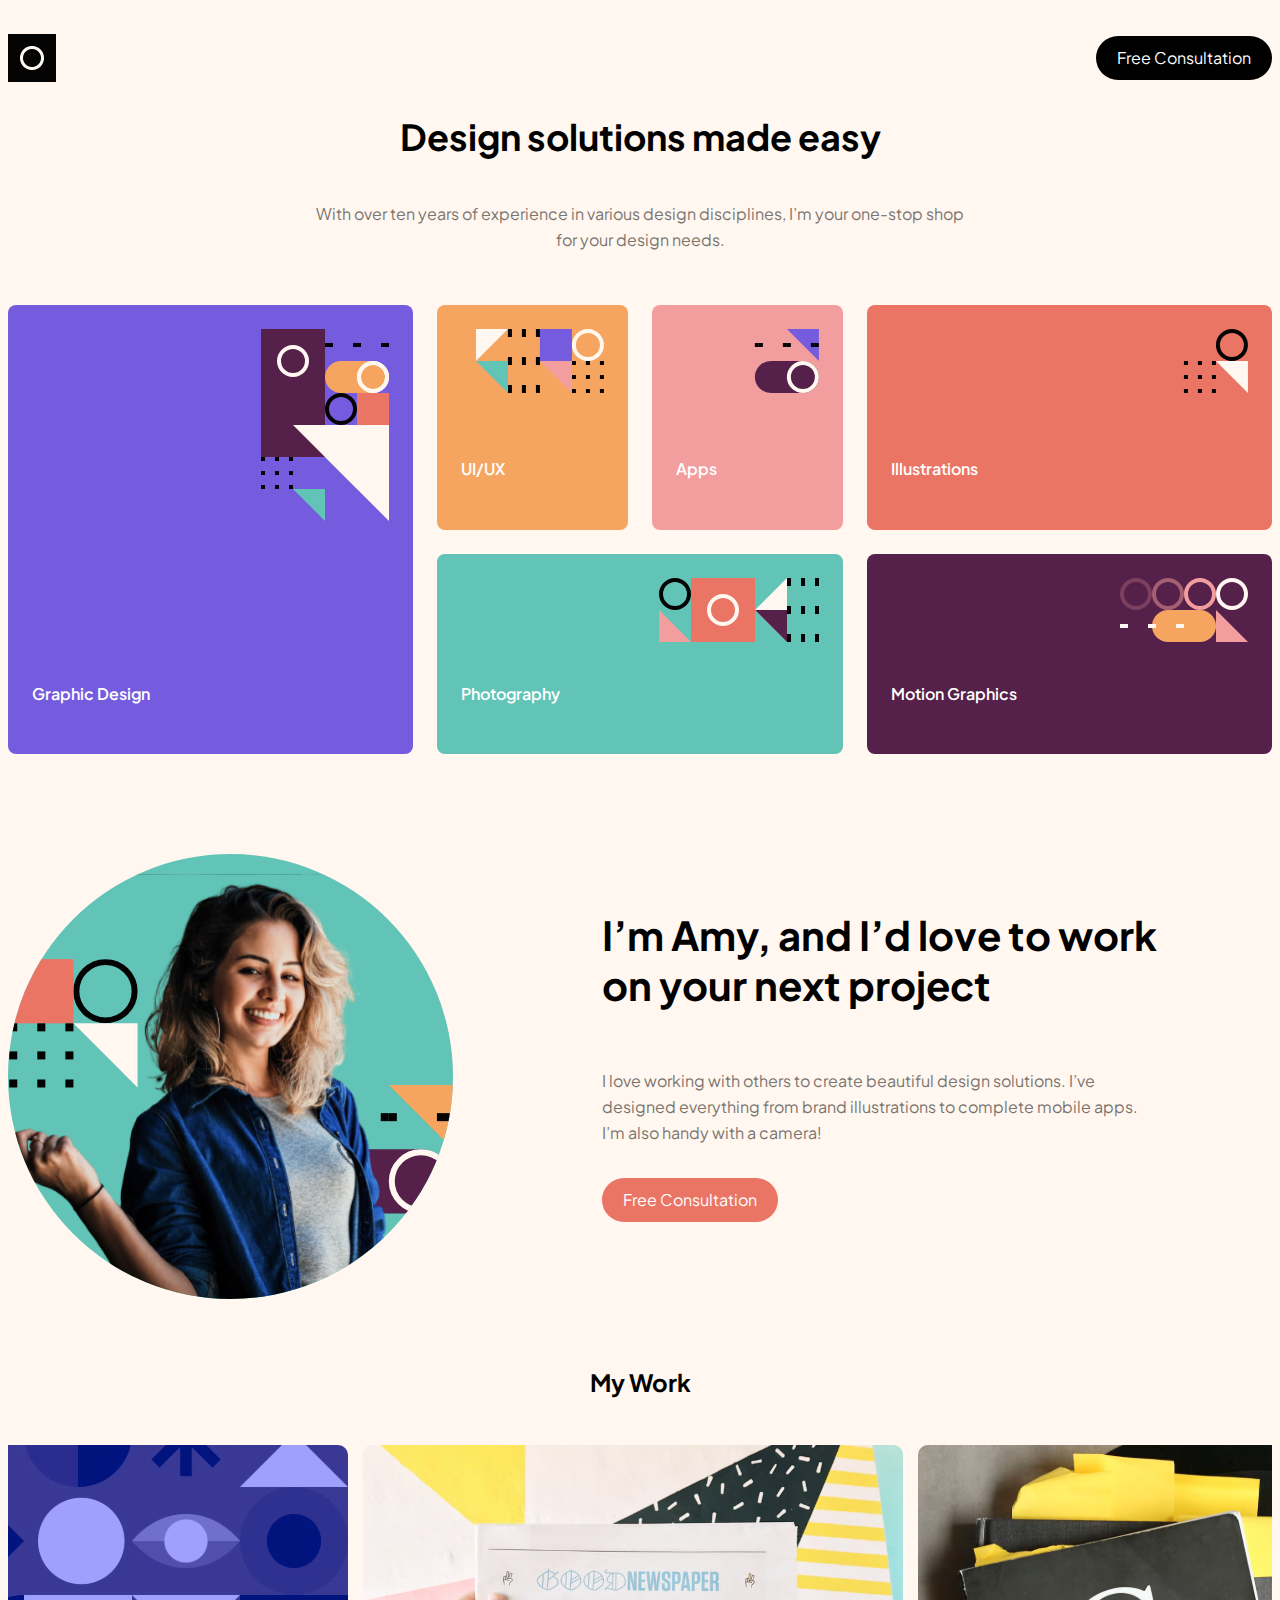
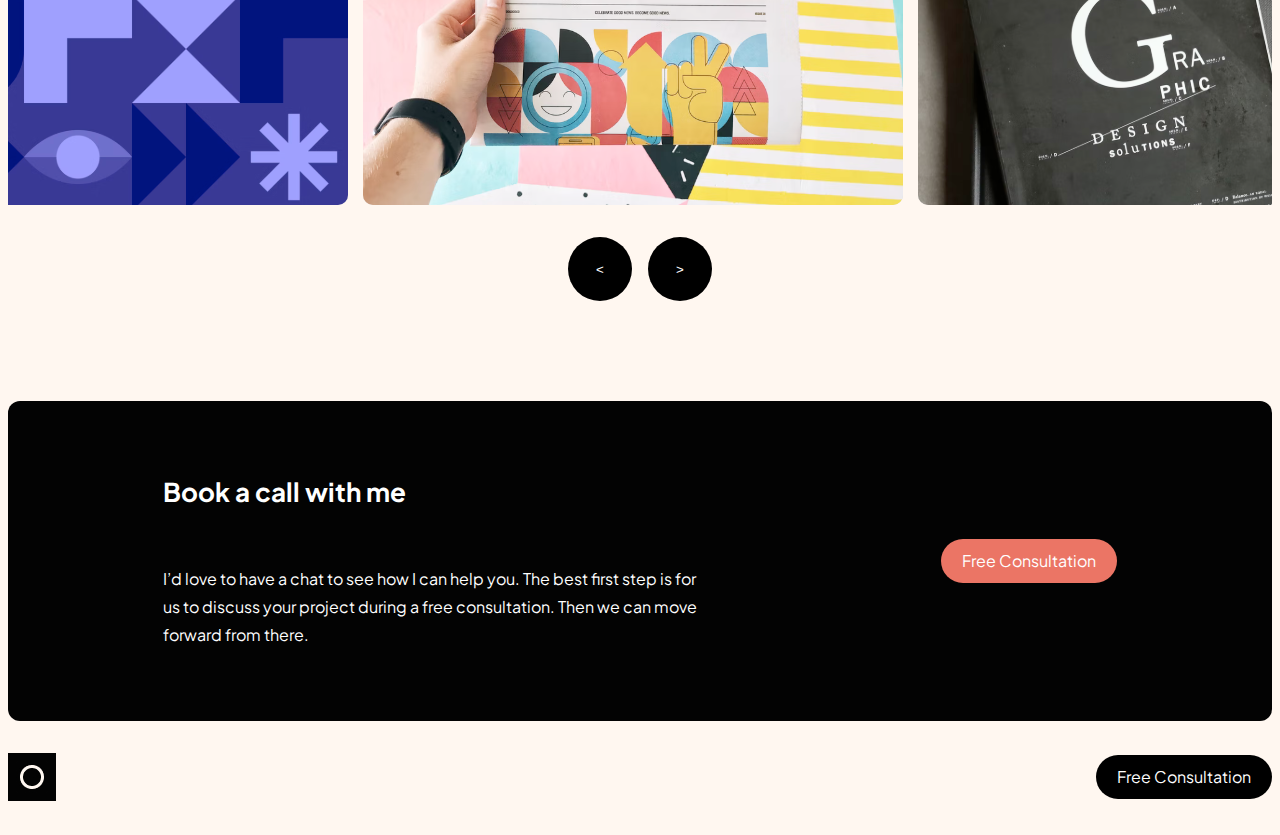
==== index.html @ 4d5b0ab1 "duzenlenme gerekli" ====
<!DOCTYPE html>
<html lang="en">
  <head>
    <meta charset="UTF-8" />
    <meta name="viewport" content="width=device-width, initial-scale=1.0" />
    <link rel="stylesheet" href="index.css" />
    <!-- <script src="script.js" defer></script> -->
    <link
      href="https://fonts.googleapis.com/css2?family=Plus+Jakarta+Sans:wght@500;700&display=swap"
      rel="stylesheet"
    />

    <title>Single Page</title>
  </head>
  <body>
    <div class="container">
      <div class="header">
        <img src="assets/Group 20.jpg" alt="logo" />
        <a href="#">Free Consultation</a>
      </div>
      <div class="promotion">
        <h1>Design solutions made easy</h1>
        <p>
          With over ten years of experience in various design disciplines, I’m
          your one-stop shop for your design needs.
        </p>
      </div>
      <div class="blocks">
        <div class="block single-block double-row-block">
          <img src="assets/mor.svg" alt="mor" />
          <h4>Graphic Design</h4>
        </div>
        <div class="block bg-orange">
          <img src="assets/turuncu.svg" alt="turuncu.svg" />
          <h4>UI/UX</h4>
        </div>
        <div class="block bg-pembe">
          <img src="assets/pembe.svg" alt="pembe" />
          <h4>Apps</h4>
        </div>
        <div class="block single-block bg-kirmizi">
          <img src="assets/kirmizi.svg" alt="kirmizi.svg" />
          <h4>Illustrations</h4>
        </div>
        <div class="block single-block bg-mavi">
          <img src="assets/mavi.svg" alt="mavi" />
          <h4>Photography</h4>
        </div>
        <div class="block single-block bg-bordo">
          <img src="assets/bordo.svg" alt="bordo" />
          <h4>Motion Graphics</h4>
        </div>
      </div>
      <div class="amy">
        <div class="amy-img">
          <img src="assets/kadin.svg" alt="kadin" />
        </div>
        <div class="amy-tittle">
          <h1>I’m Amy, and I’d love to work on your next project</h1>
          <p>
            I love working with others to create beautiful design solutions.
            I’ve designed everything from brand illustrations to complete mobile
            apps. I’m also handy with a camera!
          </p>
          <a href="#">Free Consultation</a>
        </div>
      </div>
      <div class="my-work">
        <h1>My Work</h1>
        <div class="images-container">
          <img src="assets/Bitmap.svg" alt="foto" />
          <img src="assets/Bitmap2.svg" alt="foto" />
          <img src="assets/Bitmap3.svg" alt="foto" />
          <img src="assets/Bitmap4.svg" alt="foto" />
          <img src="assets/Bitmap5.svg" alt="foto" />
        </div>
        <div class="buttons">
          <button id="slideLeft"><</button>
          <button id="slideRight">></button>
        </div>
      </div>
      <div class="with-me">
        <div class="with-me-tittle">
          <h1>Book a call with me</h1>
          <p>
            I’d love to have a chat to see how I can help you. The best first
            step is for us to discuss your project during a free consultation.
            Then we can move forward from there.
          </p>
        </div>
        <div class="with-me-button">
          <a href="#"> Free Consultation</a>
        </div>
      </div>
      <div class="header">
        <img src="assets/Group 20.jpg" alt="logo" />
        <a href="#">Free Consultation</a>
      </div>
    </div>
  </body>
</html>
---- index.css ----
* {
  box-sizing: border-box;
}

body {
  background-color: #fff7f0;
}

.container {
  margin: 16px;
  display: flex;
  flex-direction: column;
  gap: 32px;
}
.header {
  display: flex;
  align-items: center;
  justify-content: space-between;
}

.header img {
  max-width: 100px;
  height: auto;
  margin-right: 119px;
}

.header a {
  display: inline-block;
  width: 176px;
  height: 44px;
  line-height: 44px;
  text-align: center;
  background-color: #000;
  color: #fff;
  text-decoration: none;
  border: none;
  border-radius: 50px;
  font-family: "Plus Jakarta Sans", sans-serif;
}
.header a:hover {
  background-color: #755cde;
}

.promotion {
  text-align: center;
}

.promotion h1 {
  font-family: "Plus Jakarta Sans", sans-serif;
  font-size: 36px;
  font-weight: 700;
  line-height: 45.36px;
  color: #000;
  width: 343px;
  height: 90px;
  margin: 0 auto;
}

.promotion p {
  font-family: "Plus Jakarta Sans", sans-serif;
  font-size: 16px;
  line-height: 26px;
  color: #7a746e;
  width: 285px;
  height: 104px;
  margin-top: 16px;
  margin-left: auto;
  margin-right: auto;
}

.blocks {
  display: grid;
  gap: 24px;
  grid-template-columns: repeat(2, 1fr);
}

.block {
  background-color: #755cde;
  border-radius: 8px;
  color: #fff;
  padding: 24px;

  display: flex;
  flex-direction: column;
  justify-content: space-between;
  gap: 16px;

  img {
    align-self: flex-end;
  }

  h4 {
    font-family: Plus Jakarta Sans;
    font-weight: 600;
    line-height: 30px;
  }
}

.single-block {
  grid-column: span 2 !important;
}

.double-row-block {
  gap: 94px;
}

.bg-orange {
  background-color: #f6a560;
  gap: 40px;
}

.bg-pembe {
  gap: 40px;
  background-color: #f39e9e;
}

.bg-bordo {
  background: #552049;
}

.bg-mavi {
  background: #61c4b7;
}

.bg-kirmizi {
  background: #eb7565;
}

.amy {
  display: flex;
  flex-direction: column;
  align-items: center;
  gap: 24px;

  img {
    margin-top: 68px;
    margin-bottom: 16px;
  }

  h1 {
    font-family: Plus Jakarta Sans;
    font-size: 26px;
    font-weight: 700;
    line-height: 33px;
    letter-spacing: 0px;
    text-align: center;
  }

  p {
    font-family: Plus Jakarta Sans;
    font-size: 16px;
    line-height: 26px;
    letter-spacing: 0px;
    text-align: center;
    color: #7a746e;
  }
  a {
    display: inline-block;
    width: 176px;
    height: 44px;
    line-height: 44px;
    text-align: center;
    background: #eb7565;
    color: #fff;
    text-decoration: none;
    border: none;
    border-radius: 50px;
    font-family: "Plus Jakarta Sans", sans-serif;
  }
}

.amy-tittle {
  display: flex;
  flex-direction: column;
  align-items: center;
  gap: 24px;
}

.my-work {
  display: flex;
  flex-direction: column;
  align-items: center;
  gap: 32px;
  overflow: hidden;

  img {
    width: 270px;
    display: inline-block;
    margin-right: 15px;
  }

  h1 {
    font-family: Plus Jakarta Sans;
    font-size: 24px;
    font-weight: 700;
    line-height: 30px;
    letter-spacing: 0px;
    text-align: center;
  }
}

.images-container {
  overflow-x: hidden;
}

.my-work .images-container {
  display: flex;
}

.buttons {
  display: flex;
  flex-direction: row;
  gap: 16px;
  cursor: pointer;

  button {
    width: 64px;
    height: 64px;
    background-color: black;
    color: white;
    border: none;
    border-radius: 50%;
    transition: all 0.3s ease-in-out;
  }

  button:active {
    background-color: #755cde;
    transition: all 0.1s ease-in-out;
  }
}

.with-me {
  background: #030303;
  color: white;
  display: flex;
  flex-direction: column;
  align-items: center;
  margin-top: 68px;
  gap: 24px;
  border-radius: 12px;
  padding: 48px;

  h1 {
    font-family: Plus Jakarta Sans;
    font-size: 26px;
    font-weight: 700;
    line-height: 33px;
    text-align: center;
  }

  p {
    font-family: Plus Jakarta Sans;
    line-height: 28px;
    text-align: center;
    width: 295px;
  }
  a {
    display: inline-block;
    width: 176px;
    line-height: 44px;
    text-align: center;
    background: #eb7565;
    color: #fff;
    text-decoration: none;
    border-radius: 50px;
    font-family: "Plus Jakarta Sans", sans-serif;
  }

  a:hover {
    background-color: #f6a560;
  }
}

.with-me-tittle {
  display: flex;
  flex-direction: column;
  gap: 24px;
}

@media screen and (min-width: 768px) and (max-width: 1023px) {
  .promotion h1 {
    width: 690px;
    height: 55px;
  }

  .promotion p {
    width: 573px;
    height: 56px;
  }

  .blocks {
    grid-template-columns: repeat(4, 1fr);
  }

  .double-row-block {
    grid-row: span 2;
  }

  .amy {
    display: flex;
    flex-direction: row;
    align-items: center;
    justify-content: flex-start;
    gap: 24px;
  }

  .amy-img {
    flex: 0 0 auto;
    width: 364px;
    overflow: visible;
    position: relative;
    left: -10%;
  }

  .amy-img img {
    width: 100%;
    height: auto;
  }

  .amy-tittle {
    flex: 1;
    display: flex;
    flex-direction: column;
    align-items: flex-start;
    gap: 16px;
  }

  .amy-tittle h1,
  .amy-tittle p {
    text-align: left;
  }

  .my-work {
    display: flex;
    justify-content: center;
    overflow-x: hidden;
  }

  .my-work .images-container {
    display: flex;
  }

  .my-work .images-container img {
    width: 540px;
    height: 360px;
  }

  .with-me {
    p {
      font-family: Plus Jakarta Sans;
      line-height: 28px;
      width: 480px;
      text-align: center;
    }
  }
}

@media (width >= 1024px) {
  .container {
    margin: 34px 0px;
  }

  .promotion h1 {
    width: 751px;
    height: 71px;
  }

  .promotion p {
    width: 650px;
    height: 56px;
  }

  .blocks {
    grid-template-columns: repeat(6, 1fr);
  }

  .double-row-block {
    grid-row: span 2;
  }

  .amy {
    display: flex;
    flex-direction: row;
    align-items: center;
    justify-content: flex-start;
    gap: 24px;
  }

  .amy-img {
    margin-right: 125px;
    img {
      width: 445px;
    }
  }

  .amy-tittle {
    display: flex;
    flex-direction: column;
    justify-content: center;
    gap: 16px;
    align-items: flex-start;
  }

  .amy-tittle h1 {
    font-size: 40px;
    font-weight: 700;
    line-height: 50px;
    letter-spacing: 0px;
    text-align: left;
    width: 90%;
  }

  .amy-tittle p {
    width: 540px;
    text-align: start;
  }

  .with-me {
    display: flex;
    flex-direction: row;
    justify-content: space-around;
    height: 320px;
  }

  .with-me-tittle {
    align-items: self-start;
  }

  .with-me-tittle p {
    width: 540px;
    text-align: start;
  }

  .my-work {
    img {
      width: 540px;
    }
  }
}
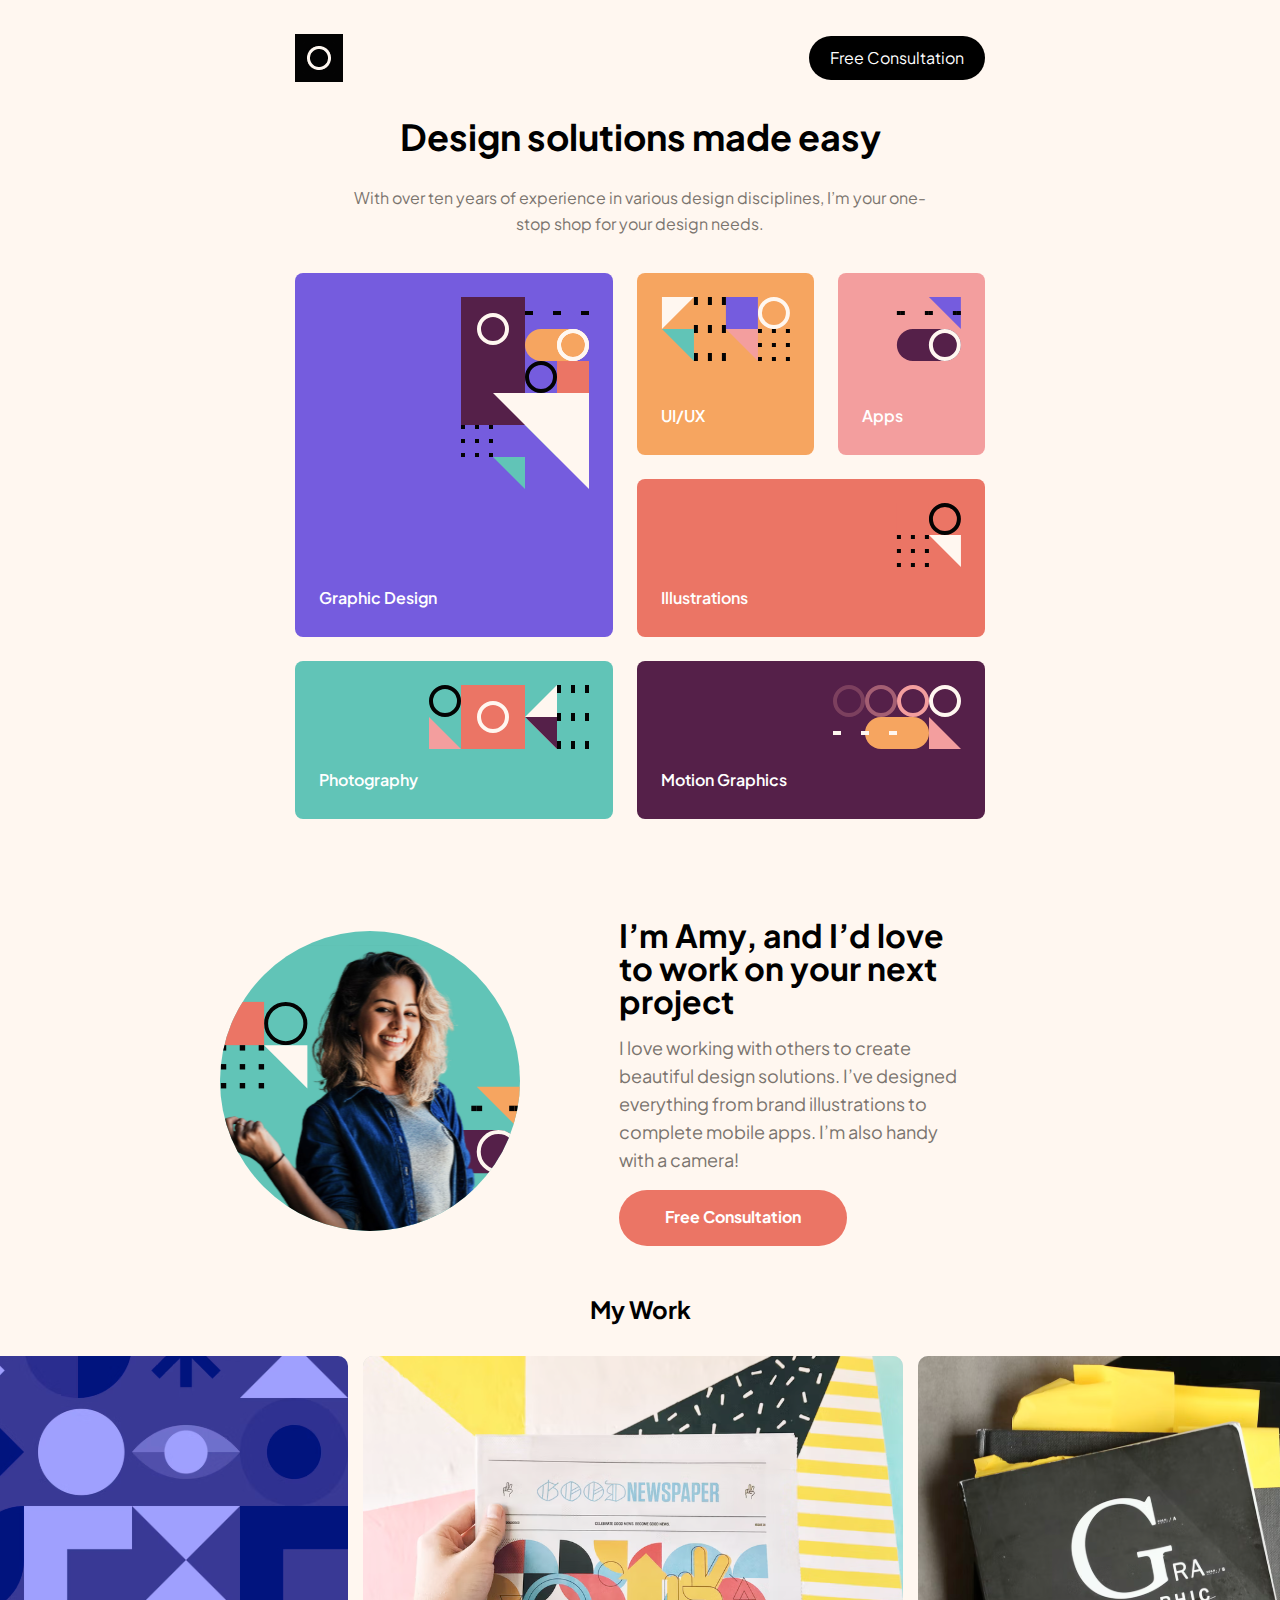
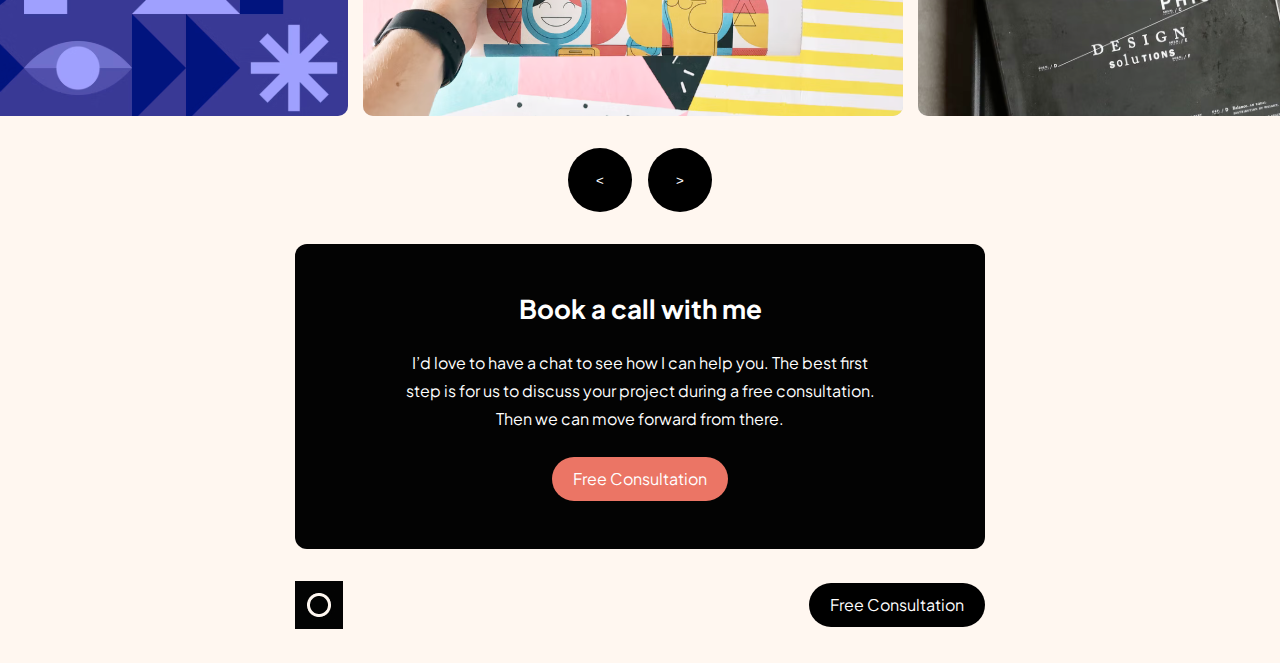
==== commit 51eff301: "sayfa düzenlemesi yapıldı" ====
--- a/index.html
+++ b/index.html
@@ -14,18 +14,18 @@
   </head>
   <body>
     <div class="container">
-      <div class="header">
+      <header class="header">
         <img src="assets/Group 20.jpg" alt="logo" />
         <a href="#">Free Consultation</a>
-      </div>
-      <div class="promotion">
+      </header>
+      <section class="promotion">
         <h1>Design solutions made easy</h1>
         <p>
           With over ten years of experience in various design disciplines, I’m
           your one-stop shop for your design needs.
         </p>
-      </div>
-      <div class="blocks">
+      </section>
+      <section class="blocks">
         <div class="block single-block double-row-block">
           <img src="assets/mor.svg" alt="mor" />
           <h4>Graphic Design</h4>
@@ -50,8 +50,8 @@
           <img src="assets/bordo.svg" alt="bordo" />
           <h4>Motion Graphics</h4>
         </div>
-      </div>
-      <div class="amy">
+      </section>
+      <section class="amy">
         <div class="amy-img">
           <img src="assets/kadin.svg" alt="kadin" />
         </div>
@@ -64,8 +64,8 @@
           </p>
           <a href="#">Free Consultation</a>
         </div>
-      </div>
-      <div class="my-work">
+      </section>
+      <section class="my-work full-width">
         <h1>My Work</h1>
         <div class="images-container">
           <img src="assets/Bitmap.svg" alt="foto" />
@@ -78,8 +78,8 @@
           <button id="slideLeft"><</button>
           <button id="slideRight">></button>
         </div>
-      </div>
-      <div class="with-me">
+      </section>
+      <section class="with-me">
         <div class="with-me-tittle">
           <h1>Book a call with me</h1>
           <p>
@@ -91,11 +91,11 @@
         <div class="with-me-button">
           <a href="#"> Free Consultation</a>
         </div>
-      </div>
-      <div class="header">
+      </section>
+      <footer class="header">
         <img src="assets/Group 20.jpg" alt="logo" />
         <a href="#">Free Consultation</a>
-      </div>
+      </footer>
     </div>
   </body>
 </html>
--- a/index.css
+++ b/index.css
@@ -1,5 +1,7 @@
 * {
   box-sizing: border-box;
+  margin: 0;
+  padding: 0;
 }
 
 body {
@@ -7,11 +9,19 @@
 }
 
 .container {
-  margin: 16px;
   display: flex;
   flex-direction: column;
   gap: 32px;
-}
+  margin: 16px 0px;
+}
+
+header,
+footer,
+section:not(.full-width) {
+  width: 340px;
+  margin: 0 auto;
+}
+
 .header {
   display: flex;
   align-items: center;
@@ -21,7 +31,6 @@
 .header img {
   max-width: 100px;
   height: auto;
-  margin-right: 119px;
 }
 
 .header a {
@@ -131,11 +140,8 @@
   flex-direction: column;
   align-items: center;
   gap: 24px;
-
-  img {
-    margin-top: 68px;
-    margin-bottom: 16px;
-  }
+  padding-top: 68px;
+  padding-bottom: 16px;
 
   h1 {
     font-family: Plus Jakarta Sans;
@@ -150,9 +156,9 @@
     font-family: Plus Jakarta Sans;
     font-size: 16px;
     line-height: 26px;
-    letter-spacing: 0px;
     text-align: center;
     color: #7a746e;
+    width: 343px;
   }
   a {
     display: inline-block;
@@ -277,7 +283,17 @@
   gap: 24px;
 }
 
-@media screen and (min-width: 768px) and (max-width: 1023px) {
+@media screen and (min-width: 768px) and (max-width: 1440px) {
+  .container {
+    margin: 34px auto;
+  }
+
+  header,
+  footer,
+  section:not(.full-width) {
+    width: 690px;
+  }
+
   .promotion h1 {
     width: 690px;
     height: 55px;
@@ -305,16 +321,7 @@
   }
 
   .amy-img {
-    flex: 0 0 auto;
-    width: 364px;
-    overflow: visible;
-    position: relative;
-    left: -10%;
-  }
-
-  .amy-img img {
-    width: 100%;
-    height: auto;
+    transform: translateX(-75px);
   }
 
   .amy-tittle {
@@ -325,9 +332,25 @@
     gap: 16px;
   }
 
-  .amy-tittle h1,
+  .amy-tittle h1 {
+    text-align: left;
+    width: 339px;
+    font-size: 32px;
+  }
   .amy-tittle p {
     text-align: left;
+    height: 140px;
+    width: 339px;
+    font-size: 18px;
+    line-height: 28px;
+  }
+
+  .amy-tittle a {
+    width: 228px;
+    height: 56px;
+    font-size: 16px;
+    line-height: 54px;
+    font-weight: 700;
   }
 
   .my-work {
@@ -355,9 +378,19 @@
   }
 }
 
-@media (width >= 1024px) {
+@media (width >= 1440px) {
   .container {
-    margin: 34px 0px;
+    margin: 34px auto;
+  }
+
+  header,
+  footer,
+  section:not(.full-width) {
+    width: 1110px;
+  }
+
+  section.full-width {
+    width: 100%;
   }
 
   .promotion h1 {
@@ -382,7 +415,7 @@
     display: flex;
     flex-direction: row;
     align-items: center;
-    justify-content: flex-start;
+    justify-content: center;
     gap: 24px;
   }
 
@@ -405,14 +438,23 @@
     font-size: 40px;
     font-weight: 700;
     line-height: 50px;
-    letter-spacing: 0px;
     text-align: left;
-    width: 90%;
+    width: 540px;
   }
 
   .amy-tittle p {
     width: 540px;
     text-align: start;
+    line-height: 28px;
+    font-size: 18px;
+  }
+
+  .amy-tittle a {
+    height: 56px;
+    width: 228px;
+    font-size: 16px;
+    line-height: 54px;
+    font-weight: 700;
   }
 
   .with-me {
@@ -432,6 +474,7 @@
   }
 
   .my-work {
+    overflow: hidden;
     img {
       width: 540px;
     }
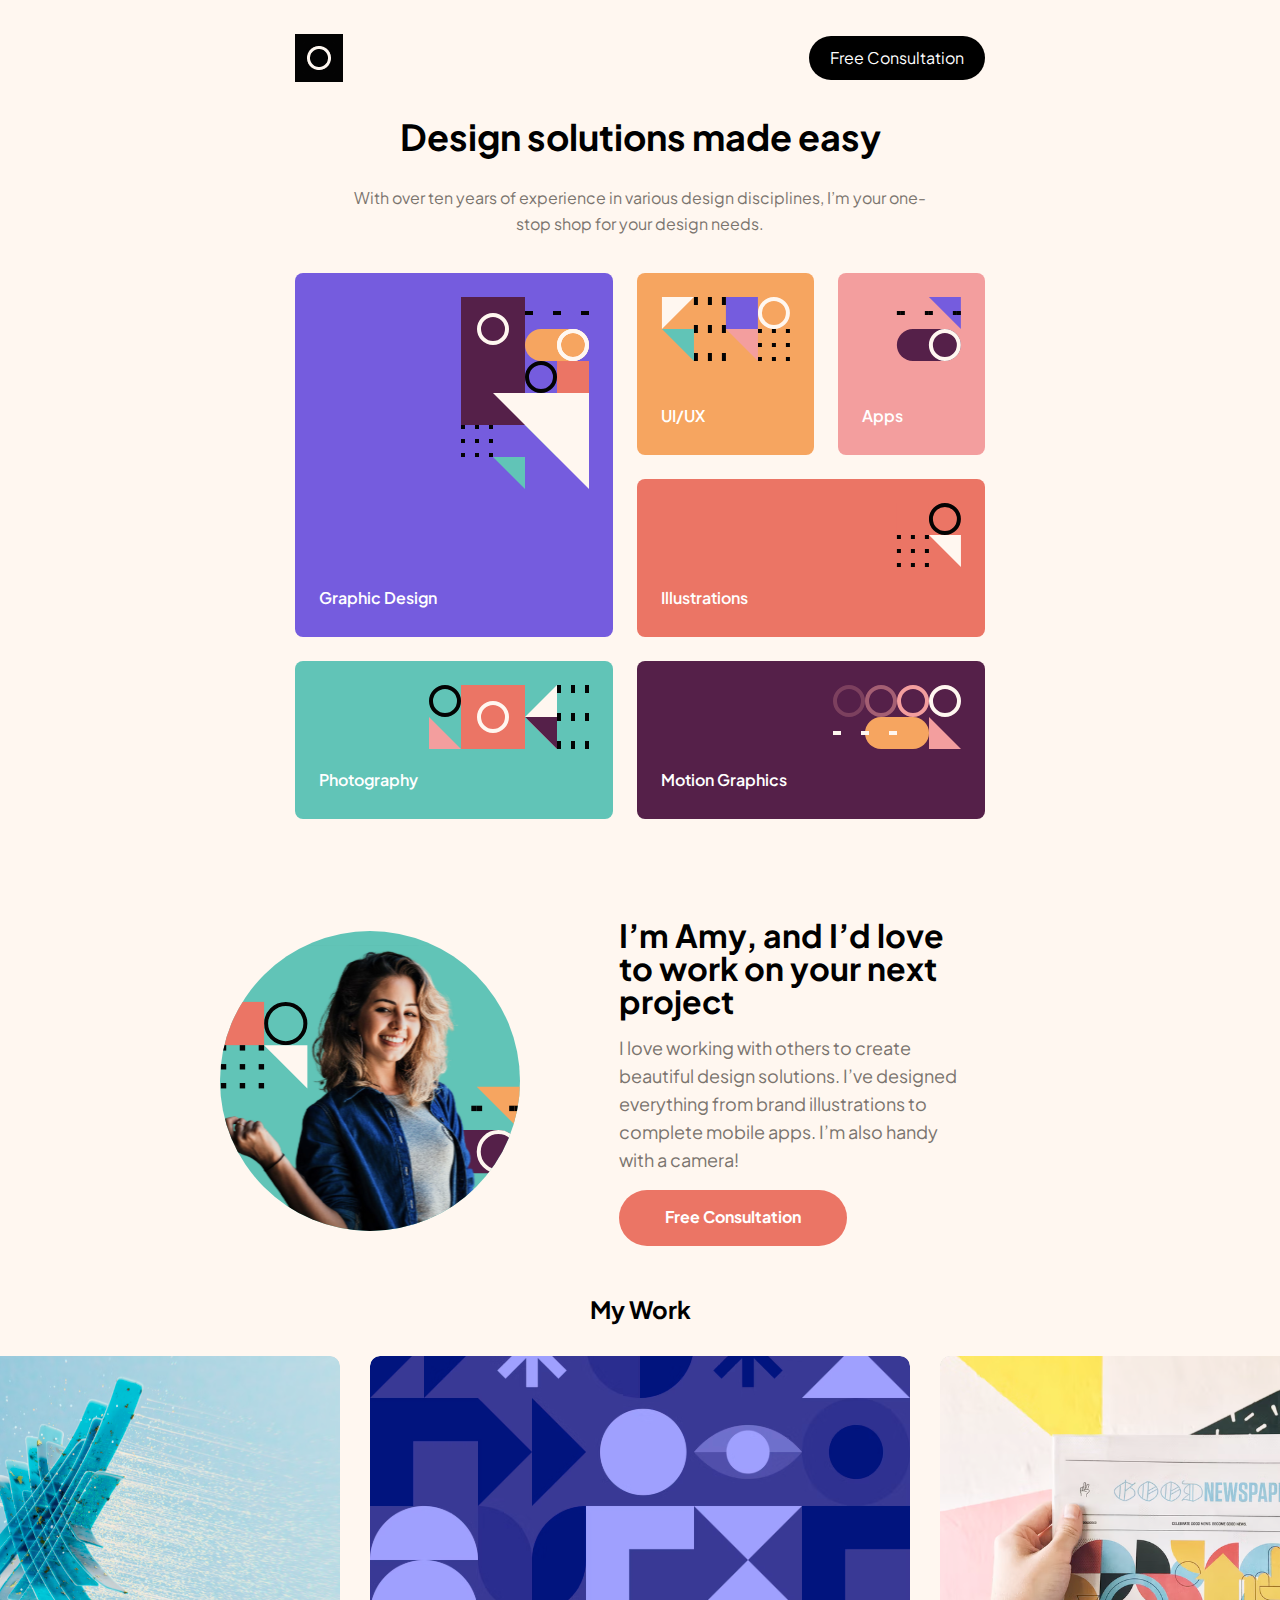
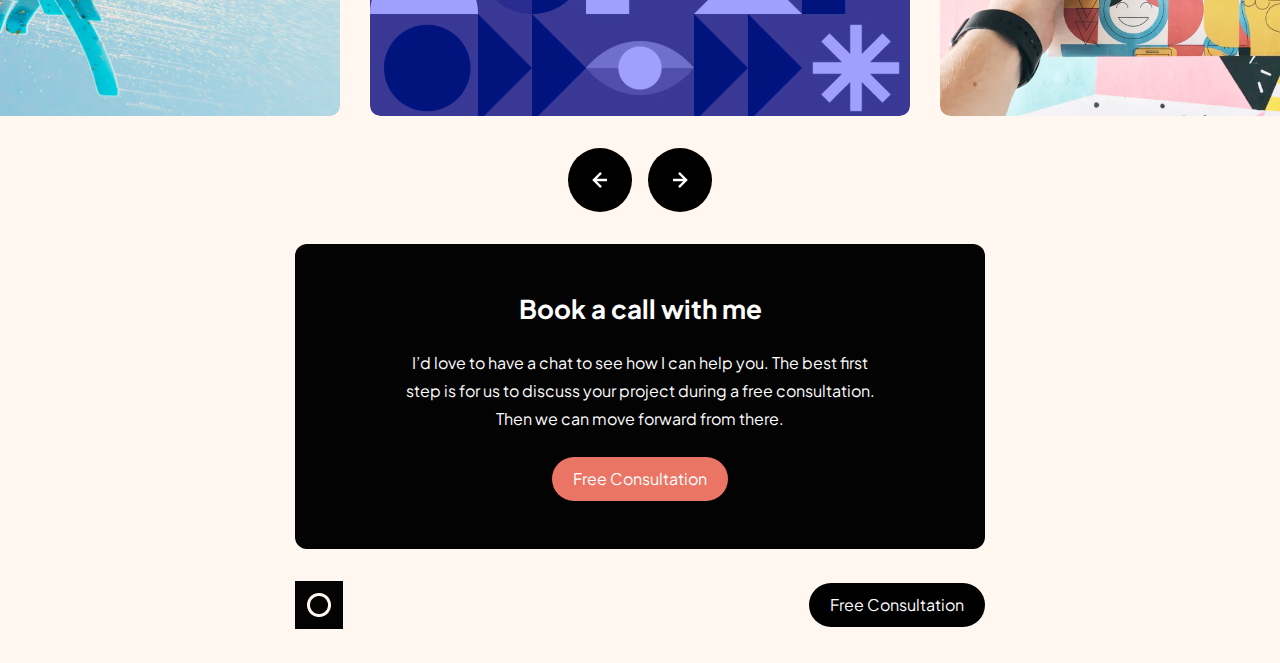
==== commit f2fd12f6: "tüm düzeltmeler yapıldı. son versiyon" ====
--- a/index.html
+++ b/index.html
@@ -4,7 +4,10 @@
     <meta charset="UTF-8" />
     <meta name="viewport" content="width=device-width, initial-scale=1.0" />
     <link rel="stylesheet" href="index.css" />
-    <!-- <script src="script.js" defer></script> -->
+    <link
+      rel="stylesheet"
+      href="https://cdn.jsdelivr.net/npm/swiper@11/swiper-bundle.min.css"
+    />
     <link
       href="https://fonts.googleapis.com/css2?family=Plus+Jakarta+Sans:wght@500;700&display=swap"
       rel="stylesheet"
@@ -67,16 +70,34 @@
       </section>
       <section class="my-work full-width">
         <h1>My Work</h1>
-        <div class="images-container">
-          <img src="assets/Bitmap.svg" alt="foto" />
-          <img src="assets/Bitmap2.svg" alt="foto" />
-          <img src="assets/Bitmap3.svg" alt="foto" />
-          <img src="assets/Bitmap4.svg" alt="foto" />
-          <img src="assets/Bitmap5.svg" alt="foto" />
+        <div class="swiper">
+          <div class="swiper-wrapper">
+            <div class="swiper-slide">
+              <img src="./assets/Bitmap.svg" alt="" />
+            </div>
+            <div class="swiper-slide">
+              <img src="./assets/Bitmap2.svg" alt="" />
+            </div>
+            <div class="swiper-slide">
+              <img src="./assets/Bitmap3.svg" alt="" />
+            </div>
+            <div class="swiper-slide">
+              <img src="./assets/Bitmap4.svg" alt="" />
+            </div>
+            <div class="swiper-slide">
+              <img src="./assets/Bitmap5.svg" alt="" />
+            </div>
+          </div>
+          <div class="swiper-pagination"></div>
         </div>
-        <div class="buttons">
-          <button id="slideLeft"><</button>
-          <button id="slideRight">></button>
+
+        <div class="swiper-buttons">
+          <div class="swiper-button-prev-custom">
+            <img src="./assets/right-icon.svg" alt="iconright" />
+          </div>
+          <div class="swiper-button-next-custom">
+            <img src="./assets/right-icon.svg" alt="iconright"
+          </div>
         </div>
       </section>
       <section class="with-me">
@@ -97,5 +118,25 @@
         <a href="#">Free Consultation</a>
       </footer>
     </div>
+
+    <script src="https://cdn.jsdelivr.net/npm/swiper@11/swiper-bundle.min.js"></script>
+    <script>
+      const swiper = new Swiper(".swiper", {
+        slidesPerView: "auto",
+        centeredSlides: true,
+        spaceBetween: 15,
+        initialSlide: 1,
+        loop: true,
+        navigation: {
+          nextEl: ".swiper-button-next-custom",
+          prevEl: ".swiper-button-prev-custom",
+        },
+        breakpoints: {
+          768: {
+            spaceBetween: 30,
+          },
+        },
+      });
+    </script>
   </body>
 </html>
--- a/index.css
+++ b/index.css
@@ -173,6 +173,9 @@
     border-radius: 50px;
     font-family: "Plus Jakarta Sans", sans-serif;
   }
+  a:hover {
+    background-color: #f6a560;
+  }
 }
 
 .amy-tittle {
@@ -185,15 +188,7 @@
 .my-work {
   display: flex;
   flex-direction: column;
-  align-items: center;
   gap: 32px;
-  overflow: hidden;
-
-  img {
-    width: 270px;
-    display: inline-block;
-    margin-right: 15px;
-  }
 
   h1 {
     font-family: Plus Jakarta Sans;
@@ -205,34 +200,52 @@
   }
 }
 
-.images-container {
-  overflow-x: hidden;
-}
-
-.my-work .images-container {
-  display: flex;
-}
-
-.buttons {
-  display: flex;
-  flex-direction: row;
+.swiper {
+  width: 100%;
+  height: 180px;
+}
+
+.swiper-wrapper .swiper-slide {
+  width: 270px;
+}
+
+.swiper-slide img {
+  display: block;
+  width: 100%;
+  height: 100%;
+  border-radius: 10px;
+}
+
+.swiper-button-next-custom,
+.swiper-button-prev-custom {
+  background-color: black;
+  width: 64px;
+  height: 64px;
+  border-radius: 50%;
+  display: flex;
+  align-items: center;
+  justify-content: center;
+  user-select: none;
+  transition: all 0.1s ease-in-out;
+}
+
+.swiper-button-next-custom:active,
+.swiper-button-prev-custom:active {
+  background-color: #755cde;
+}
+
+.swiper-button-prev-custom {
+  transform: rotate(-180deg);
+}
+
+.swiper-buttons {
+  display: flex;
+  justify-content: center;
   gap: 16px;
-  cursor: pointer;
-
-  button {
-    width: 64px;
-    height: 64px;
-    background-color: black;
-    color: white;
-    border: none;
-    border-radius: 50%;
-    transition: all 0.3s ease-in-out;
-  }
-
-  button:active {
-    background-color: #755cde;
-    transition: all 0.1s ease-in-out;
-  }
+}
+
+.swiper-button-disabled img {
+  opacity: 0.4;
 }
 
 .with-me {
@@ -356,14 +369,12 @@
   .my-work {
     display: flex;
     justify-content: center;
-    overflow-x: hidden;
-  }
-
-  .my-work .images-container {
-    display: flex;
-  }
-
-  .my-work .images-container img {
+  }
+
+  .swiper {
+    height: 360px;
+  }
+  .swiper-wrapper .swiper-slide {
     width: 540px;
     height: 360px;
   }
@@ -473,10 +484,11 @@
     text-align: start;
   }
 
-  .my-work {
-    overflow: hidden;
-    img {
-      width: 540px;
-    }
-  }
-}
+  .swiper {
+    height: 360px;
+  }
+  .swiper-wrapper .swiper-slide {
+    width: 540px;
+    height: 360px;
+  }
+}
